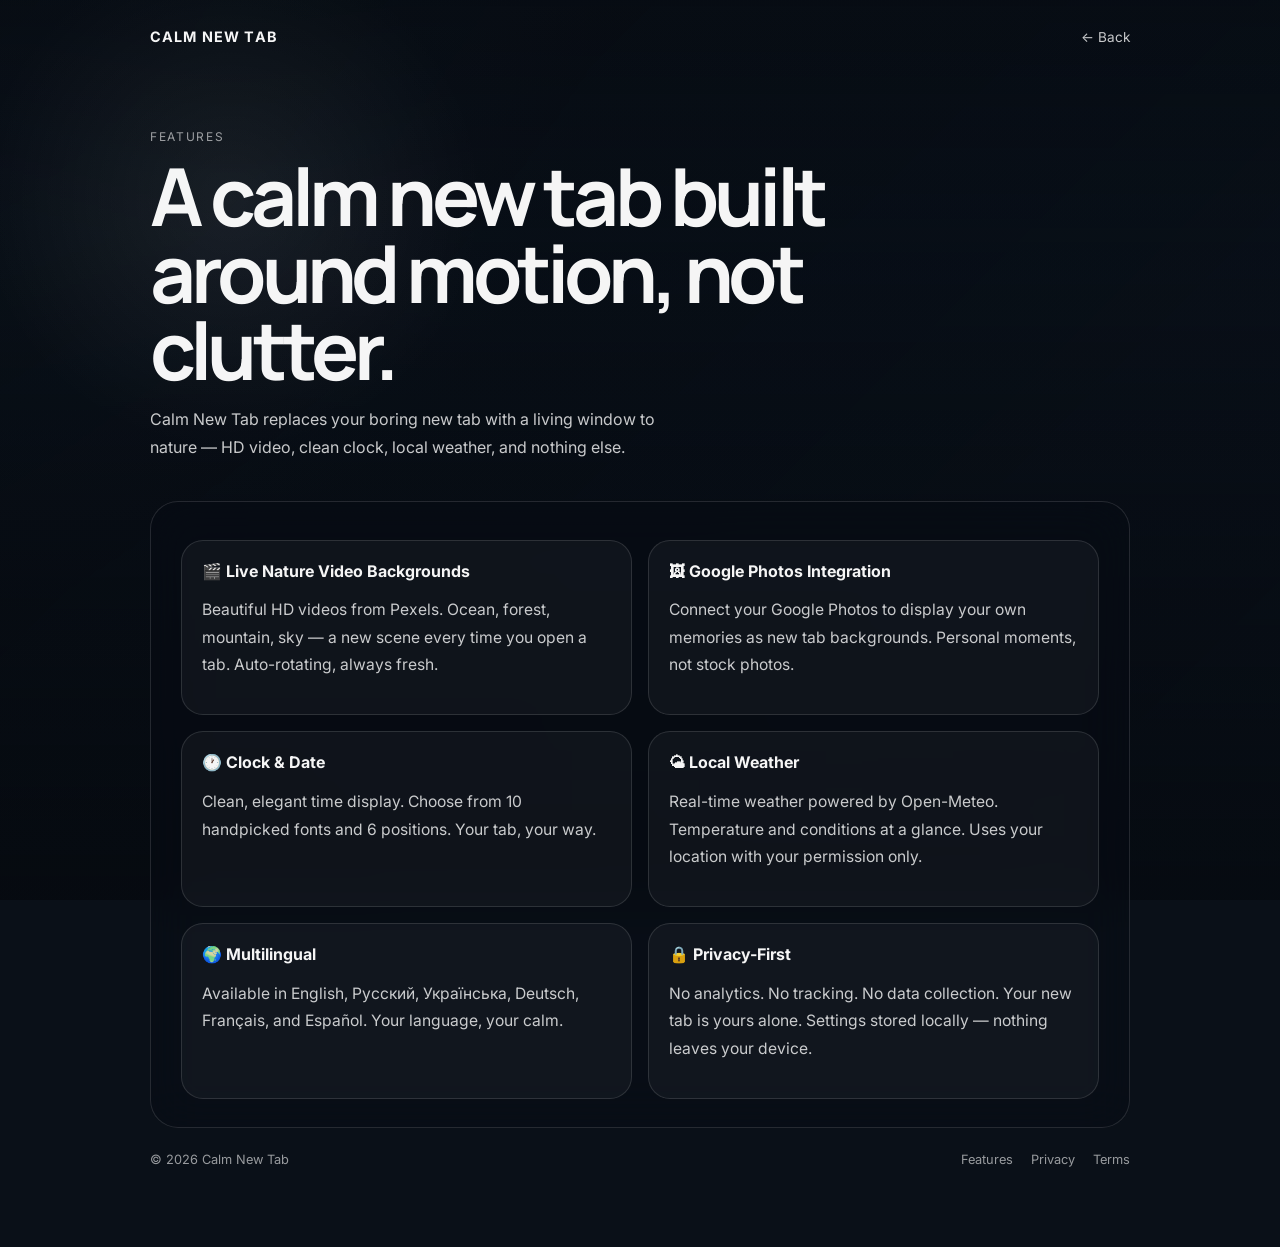
==== features.html @ f771a059 "Video backgrounds on all pages + favicon - Add rotating video backgrounds to features, privacy, term" ====
<!DOCTYPE html>
<html lang="en">
<head>
  <meta charset="UTF-8">
  <meta name="viewport" content="width=device-width, initial-scale=1.0">
  <link rel="icon" type="image/png" href="favicon.png">
  <title>Calm New Tab — Features</title>
  <meta name="description" content="Live nature video backgrounds, minimalist clock, local weather, Google Photos integration, and 6 languages — all in your new tab.">
  <link rel="preconnect" href="https://fonts.googleapis.com">
  <link rel="preconnect" href="https://fonts.gstatic.com" crossorigin>
  <link href="https://fonts.googleapis.com/css2?family=Inter:wght@400;500;600;700&family=Manrope:wght@500;700;800&display=swap" rel="stylesheet">
  <link rel="stylesheet" href="pages.css">
  <!-- Meta Pixel Code -->
  <script>
  !function(f,b,e,v,n,t,s)
  {if(f.fbq)return;n=f.fbq=function(){n.callMethod?
  n.callMethod.apply(n,arguments):n.queue.push(arguments)};
  if(!f._fbq)f._fbq=n;n.push=n;n.loaded=!0;n.version='2.0';
  n.queue=[];t=b.createElement(e);t.async=!0;
  t.src=v;s=b.getElementsByTagName(e)[0];
  s.parentNode.insertBefore(t,s)}(window, document,'script',
  'https://connect.facebook.net/en_US/fbevents.js');
  fbq('init', '1281262913578592');
  fbq('track', 'PageView');
  </script>
  <noscript><img height="1" width="1" style="display:none"
  src="https://www.facebook.com/tr?id=1281262913578592&ev=PageView&noscript=1"
  /></noscript>
  <!-- End Meta Pixel Code -->
</head>
<body>
  <div class="backgrounds" aria-hidden="true">
    <video class="bg-video bg-video-a is-visible" autoplay muted loop playsinline></video>
    <video class="bg-video bg-video-b" autoplay muted loop playsinline></video>
    <div class="bg-overlay"></div>
  </div>
  <div class="page-shell">
    <header class="page-header">
      <a class="page-brand" href="index.html">Calm New Tab</a>
      <a class="page-back" href="index.html">← Back</a>
    </header>

    <section class="page-hero">
      <p class="page-kicker">Features</p>
      <h1>A calm new tab built around motion, not clutter.</h1>
      <p class="page-subtitle">Calm New Tab replaces your boring new tab with a living window to nature — HD video, clean clock, local weather, and nothing else.</p>
    </section>

    <article class="page-content">
      <div class="feature-grid">
        <section class="feature-card">
          <h3>🎬 Live Nature Video Backgrounds</h3>
          <p>Beautiful HD videos from Pexels. Ocean, forest, mountain, sky — a new scene every time you open a tab. Auto-rotating, always fresh.</p>
        </section>
        <section class="feature-card">
          <h3>🖼 Google Photos Integration</h3>
          <p>Connect your Google Photos to display your own memories as new tab backgrounds. Personal moments, not stock photos.</p>
        </section>
        <section class="feature-card">
          <h3>🕐 Clock & Date</h3>
          <p>Clean, elegant time display. Choose from 10 handpicked fonts and 6 positions. Your tab, your way.</p>
        </section>
        <section class="feature-card">
          <h3>🌤 Local Weather</h3>
          <p>Real-time weather powered by Open-Meteo. Temperature and conditions at a glance. Uses your location with your permission only.</p>
        </section>
        <section class="feature-card">
          <h3>🌍 Multilingual</h3>
          <p>Available in English, Русский, Українська, Deutsch, Français, and Español. Your language, your calm.</p>
        </section>
        <section class="feature-card">
          <h3>🔒 Privacy-First</h3>
          <p>No analytics. No tracking. No data collection. Your new tab is yours alone. Settings stored locally — nothing leaves your device.</p>
        </section>
      </div>
    </article>

    <footer class="page-footer">
      <span>© 2026 Calm New Tab</span>
      <nav class="page-footer-nav" aria-label="Footer">
        <a href="features.html">Features</a>
        <a href="privacy.html">Privacy</a>
        <a href="terms.html">Terms</a>
      </nav>
    </footer>
  </div>
  <script src="pages-bg.js"></script>
</body>
</html>
---- pages.css ----
:root {
  color-scheme: dark;
  --text-primary: rgba(255, 255, 255, 0.96);
  --text-secondary: rgba(255, 255, 255, 0.78);
  --text-muted: rgba(255, 255, 255, 0.58);
  --line: rgba(255, 255, 255, 0.12);
  --panel: rgba(8, 13, 20, 0.46);
}

* {
  box-sizing: border-box;
}

html {
  scroll-behavior: smooth;
}

body {
  margin: 0;
  min-height: 100vh;
  font-family: Inter, sans-serif;
  color: var(--text-primary);
  background: #0a1018;
}

.backgrounds,
.bg-video,
.bg-overlay {
  position: fixed;
  inset: 0;
}

.backgrounds {
  z-index: -3;
  overflow: hidden;
  background:
    linear-gradient(135deg, rgba(8, 14, 22, 0.95), rgba(10, 18, 29, 0.72)),
    radial-gradient(circle at top left, rgba(120, 164, 196, 0.35), transparent 38%);
}

.bg-video {
  width: 100%;
  height: 100%;
  object-fit: cover;
  opacity: 0;
  transform: scale(1.03);
  transition: opacity 1.2s ease, transform 10s ease;
}

.bg-video.is-visible {
  opacity: 1;
  transform: scale(1);
}

.bg-overlay {
  z-index: 1;
  background:
    linear-gradient(180deg, rgba(5, 8, 12, 0.34) 0%, rgba(5, 8, 12, 0.12) 26%, rgba(5, 8, 12, 0.62) 100%),
    radial-gradient(circle at 18% 22%, rgba(255, 255, 255, 0.08), transparent 20%);
}

a {
  color: inherit;
}

.page-shell {
  position: relative;
  z-index: 3;
  width: min(calc(100% - 40px), 980px);
  margin: 0 auto;
  padding: 28px 0 80px;
}

.page-header {
  display: flex;
  align-items: center;
  justify-content: space-between;
  gap: 20px;
}

.page-brand,
.page-back {
  text-decoration: none;
}

.page-brand {
  font-size: 0.9rem;
  font-weight: 700;
  letter-spacing: 0.08em;
  text-transform: uppercase;
}

.page-back {
  color: var(--text-secondary);
  font-size: 0.85rem;
}

.page-hero {
  margin-top: 84px;
  max-width: 760px;
}

.page-kicker {
  margin: 0 0 14px;
  font-size: 0.75rem;
  letter-spacing: 0.14em;
  text-transform: uppercase;
  color: var(--text-muted);
}

.page-hero h1 {
  margin: 0;
  font-family: Manrope, sans-serif;
  font-size: clamp(2.8rem, 8vw, 5rem);
  line-height: 0.96;
  letter-spacing: -0.06em;
}

.page-subtitle {
  max-width: 54ch;
  margin: 18px 0 0;
  color: var(--text-secondary);
  font-size: 1rem;
  line-height: 1.7;
}

.page-content {
  margin-top: 40px;
  padding: 28px 30px;
  border: 1px solid var(--line);
  border-radius: 28px;
  background: var(--panel);
  backdrop-filter: blur(24px);
  -webkit-backdrop-filter: blur(24px);
}

.page-content h2 {
  margin: 28px 0 12px;
  font-size: 1.2rem;
  line-height: 1.3;
}

.page-content h2:first-child {
  margin-top: 0;
}

.page-content p,
.page-content li {
  color: var(--text-secondary);
  font-size: 0.98rem;
  line-height: 1.75;
}

.page-content ul {
  margin: 0;
  padding-left: 18px;
}

.feature-grid {
  display: grid;
  grid-template-columns: repeat(2, minmax(0, 1fr));
  gap: 16px;
  margin-top: 10px;
}

.feature-card {
  padding: 20px;
  border: 1px solid var(--line);
  border-radius: 22px;
  background: rgba(255, 255, 255, 0.04);
}

.feature-card h3 {
  margin: 0 0 8px;
  font-size: 1rem;
}

.page-footer {
  margin-top: 24px;
  display: flex;
  align-items: center;
  justify-content: space-between;
  gap: 20px;
  color: var(--text-muted);
  font-size: 0.8rem;
}

.page-footer-nav {
  display: flex;
  gap: 18px;
}

.page-footer-nav a {
  text-decoration: none;
}

@media (max-width: 720px) {
  .page-shell {
    width: min(calc(100% - 24px), 980px);
    padding-bottom: 48px;
  }

  .page-header,
  .page-footer {
    flex-direction: column;
    align-items: flex-start;
  }

  .page-hero {
    margin-top: 54px;
  }

  .page-content {
    padding: 22px 18px;
    border-radius: 22px;
  }

  .feature-grid {
    grid-template-columns: 1fr;
  }
}
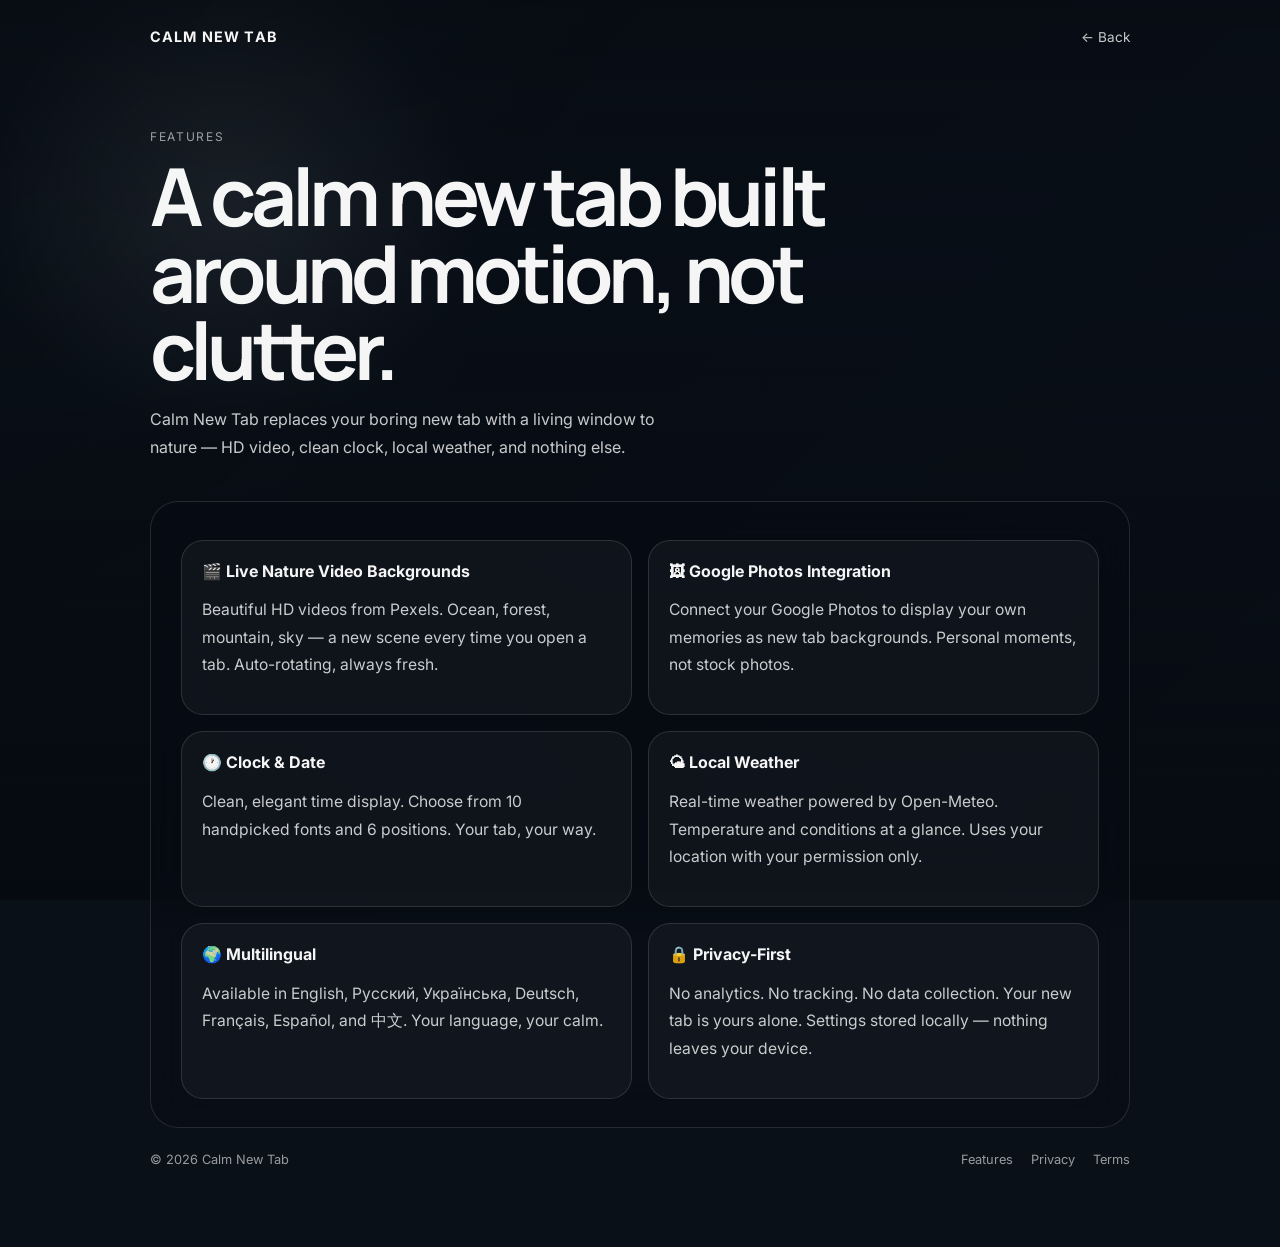
==== commit 2af92a5b: "Add Chinese (zh-CN) language support to landing site Co-Authored-By: Claude Opus 4.7 <noreply@anthro" ====
--- a/features.html
+++ b/features.html
@@ -3,6 +3,7 @@
 <head>
   <meta charset="UTF-8">
   <meta name="viewport" content="width=device-width, initial-scale=1.0">
+  <link rel="icon" type="image/svg+xml" href="favicon.svg">
   <link rel="icon" type="image/png" href="favicon.png">
   <title>Calm New Tab — Features</title>
   <meta name="description" content="Live nature video backgrounds, minimalist clock, local weather, Google Photos integration, and 6 languages — all in your new tab.">
@@ -27,6 +28,14 @@
   src="https://www.facebook.com/tr?id=1281262913578592&ev=PageView&noscript=1"
   /></noscript>
   <!-- End Meta Pixel Code -->
+  <!-- Google tag (gtag.js) -->
+  <script async src="https://www.googletagmanager.com/gtag/js?id=G-FVJE2BG1T7"></script>
+  <script>
+    window.dataLayer = window.dataLayer || [];
+    function gtag(){dataLayer.push(arguments);}
+    gtag('js', new Date());
+    gtag('config', 'G-FVJE2BG1T7');
+  </script>
 </head>
 <body>
   <div class="backgrounds" aria-hidden="true">
@@ -66,7 +75,7 @@
         </section>
         <section class="feature-card">
           <h3>🌍 Multilingual</h3>
-          <p>Available in English, Русский, Українська, Deutsch, Français, and Español. Your language, your calm.</p>
+          <p>Available in English, Русский, Українська, Deutsch, Français, Español, and 中文. Your language, your calm.</p>
         </section>
         <section class="feature-card">
           <h3>🔒 Privacy-First</h3>
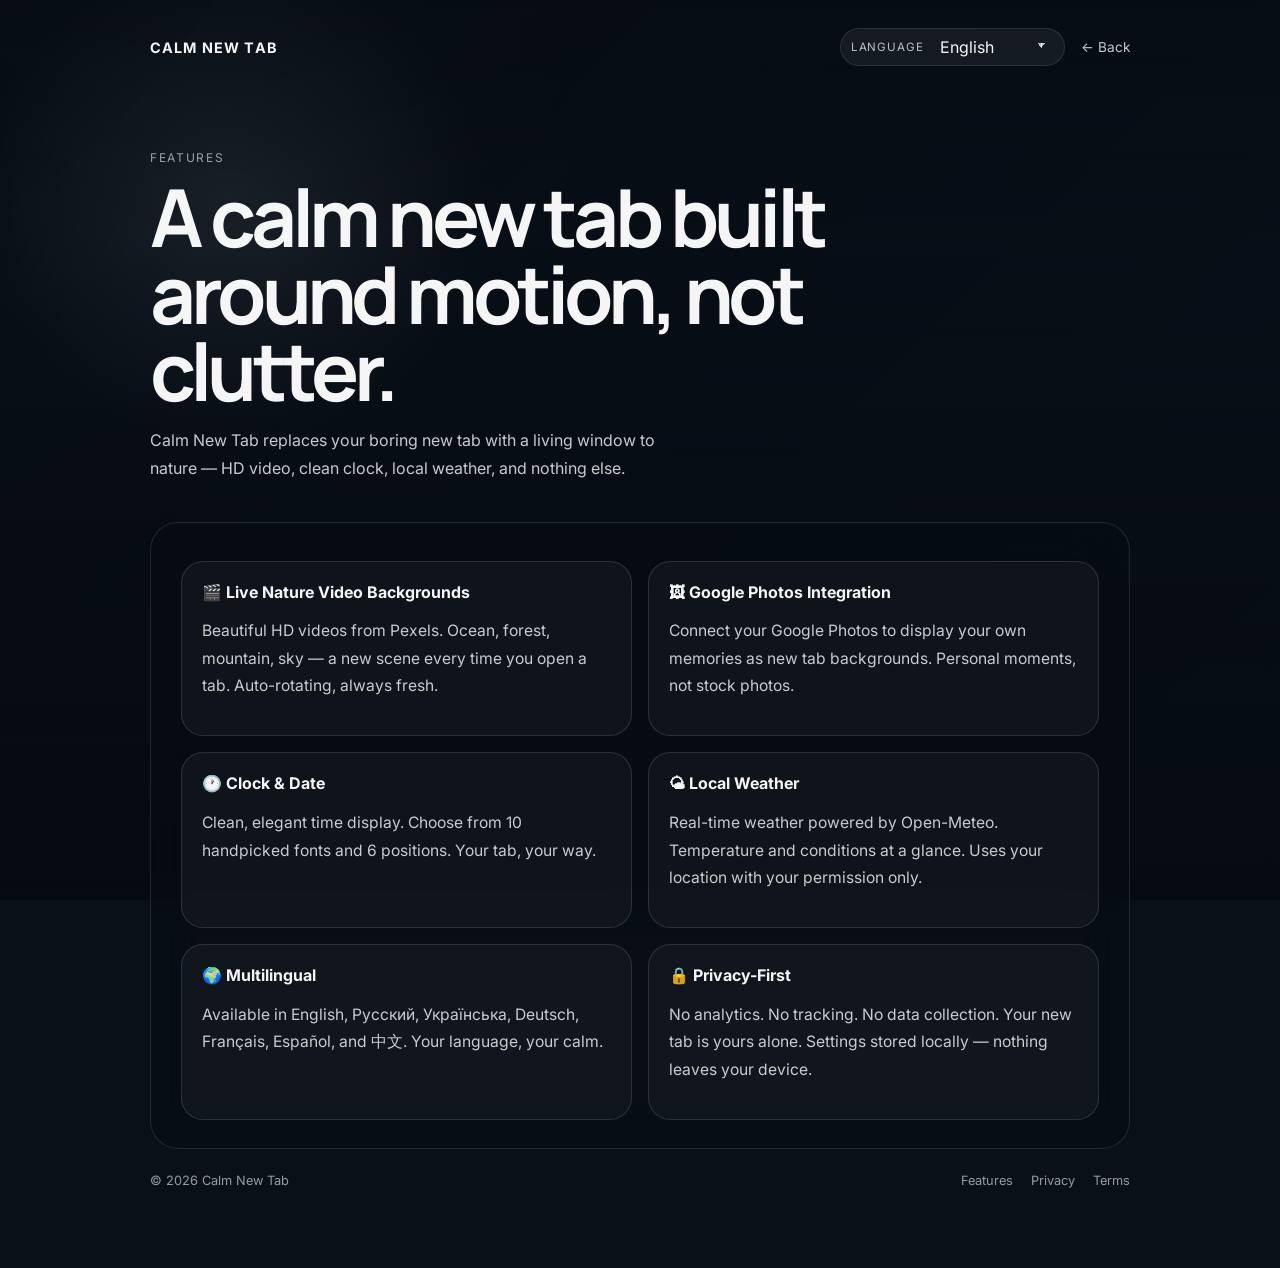
==== commit ca994813: "Full i18n for all pages — 7 languages with auto-detect Add complete translations (en, ru, uk, de, fr" ====
--- a/features.html
+++ b/features.html
@@ -6,7 +6,7 @@
   <link rel="icon" type="image/svg+xml" href="favicon.svg">
   <link rel="icon" type="image/png" href="favicon.png">
   <title>Calm New Tab — Features</title>
-  <meta name="description" content="Live nature video backgrounds, minimalist clock, local weather, Google Photos integration, and 6 languages — all in your new tab.">
+  <meta name="description" content="Live nature video backgrounds, minimalist clock, local weather, Google Photos integration, and 7 languages — all in your new tab.">
   <link rel="preconnect" href="https://fonts.googleapis.com">
   <link rel="preconnect" href="https://fonts.gstatic.com" crossorigin>
   <link href="https://fonts.googleapis.com/css2?family=Inter:wght@400;500;600;700&family=Manrope:wght@500;700;800&display=swap" rel="stylesheet">
@@ -46,40 +46,54 @@
   <div class="page-shell">
     <header class="page-header">
       <a class="page-brand" href="index.html">Calm New Tab</a>
-      <a class="page-back" href="index.html">← Back</a>
+      <div class="page-header-actions">
+        <label class="lang-switcher" for="lang-select">
+          <span class="lang-label" data-i18n="langLabel">Language</span>
+          <select id="lang-select" class="lang-select" aria-label="Language">
+            <option value="en">English</option>
+            <option value="ru">Русский</option>
+            <option value="uk">Українська</option>
+            <option value="de">Deutsch</option>
+            <option value="fr">Français</option>
+            <option value="es">Español</option>
+            <option value="zh">中文</option>
+          </select>
+        </label>
+        <a class="page-back" href="index.html" data-i18n="back">← Back</a>
+      </div>
     </header>
 
     <section class="page-hero">
-      <p class="page-kicker">Features</p>
-      <h1>A calm new tab built around motion, not clutter.</h1>
-      <p class="page-subtitle">Calm New Tab replaces your boring new tab with a living window to nature — HD video, clean clock, local weather, and nothing else.</p>
+      <p class="page-kicker" data-i18n="featKicker">Features</p>
+      <h1 data-i18n="featTitle">A calm new tab built around motion, not clutter.</h1>
+      <p class="page-subtitle" data-i18n="featSubtitle">Calm New Tab replaces your boring new tab with a living window to nature — HD video, clean clock, local weather, and nothing else.</p>
     </section>
 
     <article class="page-content">
       <div class="feature-grid">
         <section class="feature-card">
-          <h3>🎬 Live Nature Video Backgrounds</h3>
-          <p>Beautiful HD videos from Pexels. Ocean, forest, mountain, sky — a new scene every time you open a tab. Auto-rotating, always fresh.</p>
+          <h3 data-i18n="featCard1Title">🎬 Live Nature Video Backgrounds</h3>
+          <p data-i18n="featCard1Text">Beautiful HD videos from Pexels. Ocean, forest, mountain, sky — a new scene every time you open a tab. Auto-rotating, always fresh.</p>
         </section>
         <section class="feature-card">
-          <h3>🖼 Google Photos Integration</h3>
-          <p>Connect your Google Photos to display your own memories as new tab backgrounds. Personal moments, not stock photos.</p>
+          <h3 data-i18n="featCard2Title">🖼 Google Photos Integration</h3>
+          <p data-i18n="featCard2Text">Connect your Google Photos to display your own memories as new tab backgrounds. Personal moments, not stock photos.</p>
         </section>
         <section class="feature-card">
-          <h3>🕐 Clock & Date</h3>
-          <p>Clean, elegant time display. Choose from 10 handpicked fonts and 6 positions. Your tab, your way.</p>
+          <h3 data-i18n="featCard3Title">🕐 Clock & Date</h3>
+          <p data-i18n="featCard3Text">Clean, elegant time display. Choose from 10 handpicked fonts and 6 positions. Your tab, your way.</p>
         </section>
         <section class="feature-card">
-          <h3>🌤 Local Weather</h3>
-          <p>Real-time weather powered by Open-Meteo. Temperature and conditions at a glance. Uses your location with your permission only.</p>
+          <h3 data-i18n="featCard4Title">🌤 Local Weather</h3>
+          <p data-i18n="featCard4Text">Real-time weather powered by Open-Meteo. Temperature and conditions at a glance. Uses your location with your permission only.</p>
         </section>
         <section class="feature-card">
-          <h3>🌍 Multilingual</h3>
-          <p>Available in English, Русский, Українська, Deutsch, Français, Español, and 中文. Your language, your calm.</p>
+          <h3 data-i18n="featCard5Title">🌍 Multilingual</h3>
+          <p data-i18n="featCard5Text">Available in English, Русский, Українська, Deutsch, Français, Español, and 中文. Your language, your calm.</p>
         </section>
         <section class="feature-card">
-          <h3>🔒 Privacy-First</h3>
-          <p>No analytics. No tracking. No data collection. Your new tab is yours alone. Settings stored locally — nothing leaves your device.</p>
+          <h3 data-i18n="featCard6Title">🔒 Privacy-First</h3>
+          <p data-i18n="featCard6Text">No analytics. No tracking. No data collection. Your new tab is yours alone. Settings stored locally — nothing leaves your device.</p>
         </section>
       </div>
     </article>
@@ -87,12 +101,13 @@
     <footer class="page-footer">
       <span>© 2026 Calm New Tab</span>
       <nav class="page-footer-nav" aria-label="Footer">
-        <a href="features.html">Features</a>
-        <a href="privacy.html">Privacy</a>
-        <a href="terms.html">Terms</a>
+        <a href="features.html" data-i18n="footerFeatures">Features</a>
+        <a href="privacy.html" data-i18n="footerPrivacy">Privacy</a>
+        <a href="terms.html" data-i18n="footerTerms">Terms</a>
       </nav>
     </footer>
   </div>
+  <script src="i18n-pages.js"></script>
   <script src="pages-bg.js"></script>
 </body>
 </html>
--- a/pages.css
+++ b/pages.css
@@ -76,6 +76,51 @@
   align-items: center;
   justify-content: space-between;
   gap: 20px;
+  flex-wrap: wrap;
+}
+
+.page-header-actions {
+  display: flex;
+  align-items: center;
+  gap: 16px;
+}
+
+.lang-switcher {
+  display: inline-flex;
+  align-items: center;
+  gap: 8px;
+  padding: 4px 10px;
+  border-radius: 999px;
+  background: rgba(255, 255, 255, 0.06);
+  border: 1px solid rgba(255, 255, 255, 0.1);
+}
+
+.lang-label {
+  font-size: 0.72rem;
+  color: rgba(255, 255, 255, 0.72);
+  letter-spacing: 0.08em;
+  text-transform: uppercase;
+}
+
+.lang-select {
+  min-height: 28px;
+  padding: 0 28px 0 8px;
+  border: 0;
+  border-radius: 999px;
+  background:
+    linear-gradient(45deg, transparent 50%, rgba(255, 255, 255, 0.72) 50%) calc(100% - 12px) calc(50% - 2px) / 5px 5px no-repeat,
+    linear-gradient(135deg, rgba(255, 255, 255, 0.72) 50%, transparent 50%) calc(100% - 8px) calc(50% - 2px) / 5px 5px no-repeat,
+    transparent;
+  color: var(--text-primary);
+  appearance: none;
+  -webkit-appearance: none;
+  outline: none;
+  font: inherit;
+  cursor: pointer;
+}
+
+.lang-select:hover {
+  background-color: rgba(255, 255, 255, 0.12);
 }
 
 .page-brand,
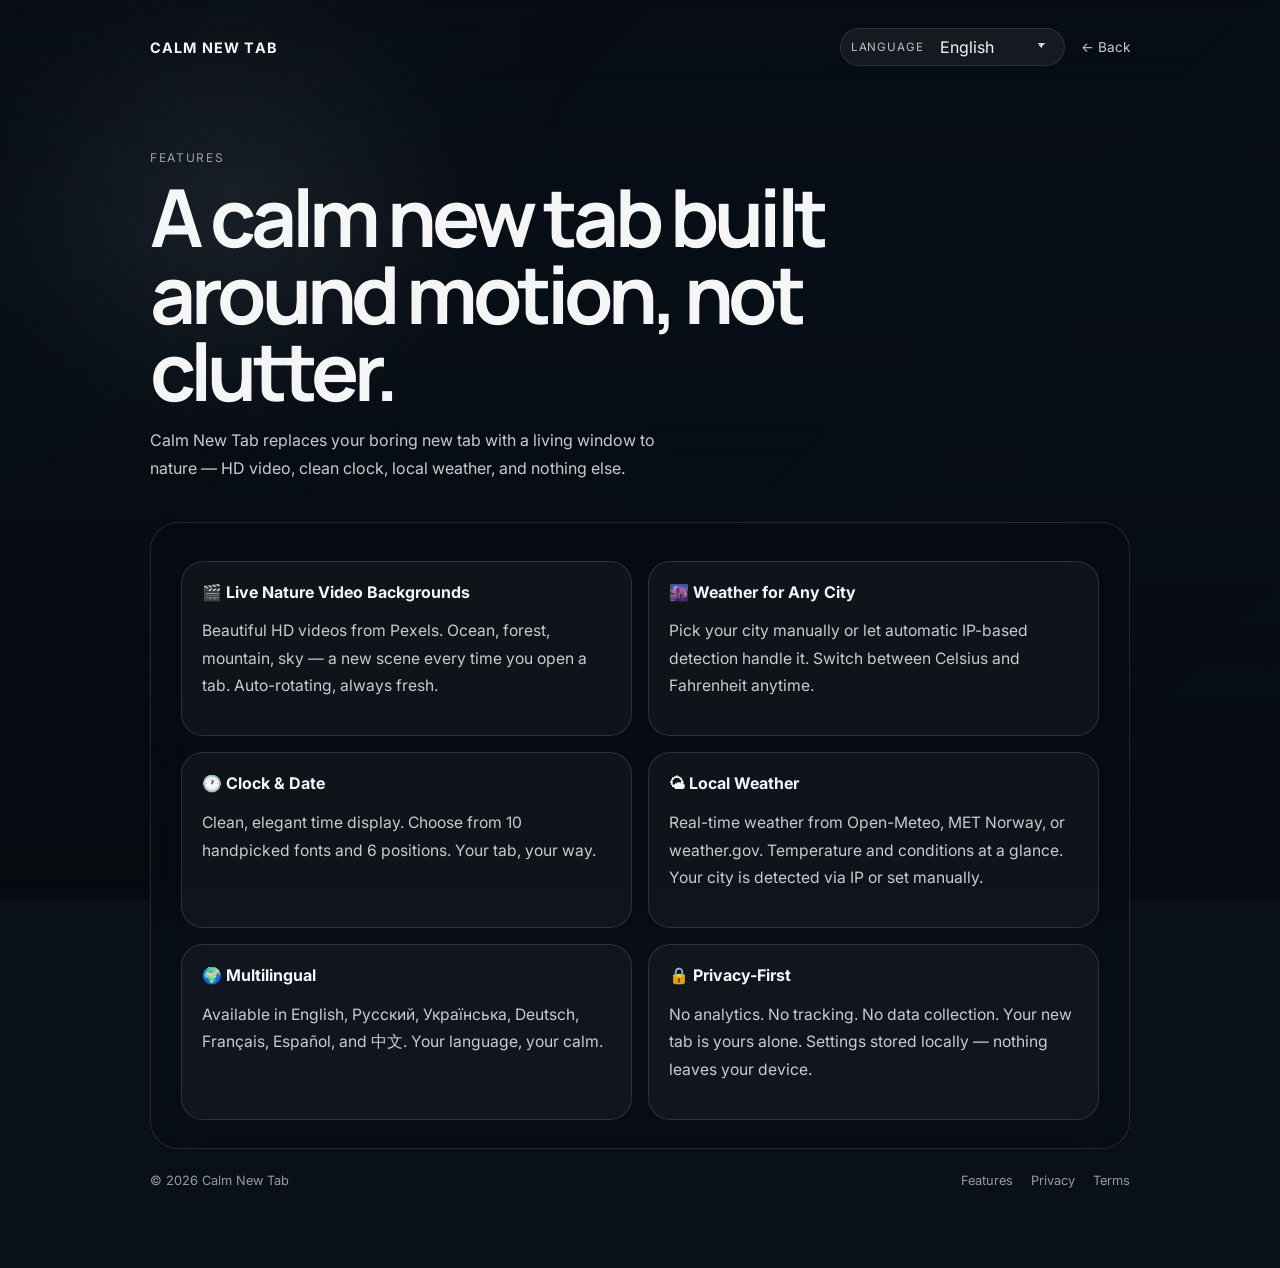
==== commit 46d68290: "fix: rewrite privacy/terms/features to match actual extension behavior - Remove false claims: Identi" ====
--- a/features.html
+++ b/features.html
@@ -6,7 +6,7 @@
   <link rel="icon" type="image/svg+xml" href="favicon.svg">
   <link rel="icon" type="image/png" href="favicon.png">
   <title>Calm New Tab — Features</title>
-  <meta name="description" content="Live nature video backgrounds, minimalist clock, local weather, Google Photos integration, and 7 languages — all in your new tab.">
+  <meta name="description" content="Live nature video backgrounds, minimalist clock, weather for any city, and 7 languages — all in your new tab.">
   <link rel="preconnect" href="https://fonts.googleapis.com">
   <link rel="preconnect" href="https://fonts.gstatic.com" crossorigin>
   <link href="https://fonts.googleapis.com/css2?family=Inter:wght@400;500;600;700&family=Manrope:wght@500;700;800&display=swap" rel="stylesheet">
@@ -36,6 +36,7 @@
     gtag('js', new Date());
     gtag('config', 'G-FVJE2BG1T7');
   </script>
+  <script defer src="https://cloud.umami.is/script.js" data-website-id="970f041f-89ee-4b3c-a7d6-19c5fe2774a1"></script>
 </head>
 <body>
   <div class="backgrounds" aria-hidden="true">
@@ -76,8 +77,8 @@
           <p data-i18n="featCard1Text">Beautiful HD videos from Pexels. Ocean, forest, mountain, sky — a new scene every time you open a tab. Auto-rotating, always fresh.</p>
         </section>
         <section class="feature-card">
-          <h3 data-i18n="featCard2Title">🖼 Google Photos Integration</h3>
-          <p data-i18n="featCard2Text">Connect your Google Photos to display your own memories as new tab backgrounds. Personal moments, not stock photos.</p>
+          <h3 data-i18n="featCard2Title">🌆 Weather for Any City</h3>
+          <p data-i18n="featCard2Text">Pick your city manually or let automatic IP-based detection handle it. Switch between Celsius and Fahrenheit anytime.</p>
         </section>
         <section class="feature-card">
           <h3 data-i18n="featCard3Title">🕐 Clock & Date</h3>
@@ -85,7 +86,7 @@
         </section>
         <section class="feature-card">
           <h3 data-i18n="featCard4Title">🌤 Local Weather</h3>
-          <p data-i18n="featCard4Text">Real-time weather powered by Open-Meteo. Temperature and conditions at a glance. Uses your location with your permission only.</p>
+          <p data-i18n="featCard4Text">Real-time weather from Open-Meteo, MET Norway, or weather.gov. Temperature and conditions at a glance. Your city is detected via IP or set manually.</p>
         </section>
         <section class="feature-card">
           <h3 data-i18n="featCard5Title">🌍 Multilingual</h3>
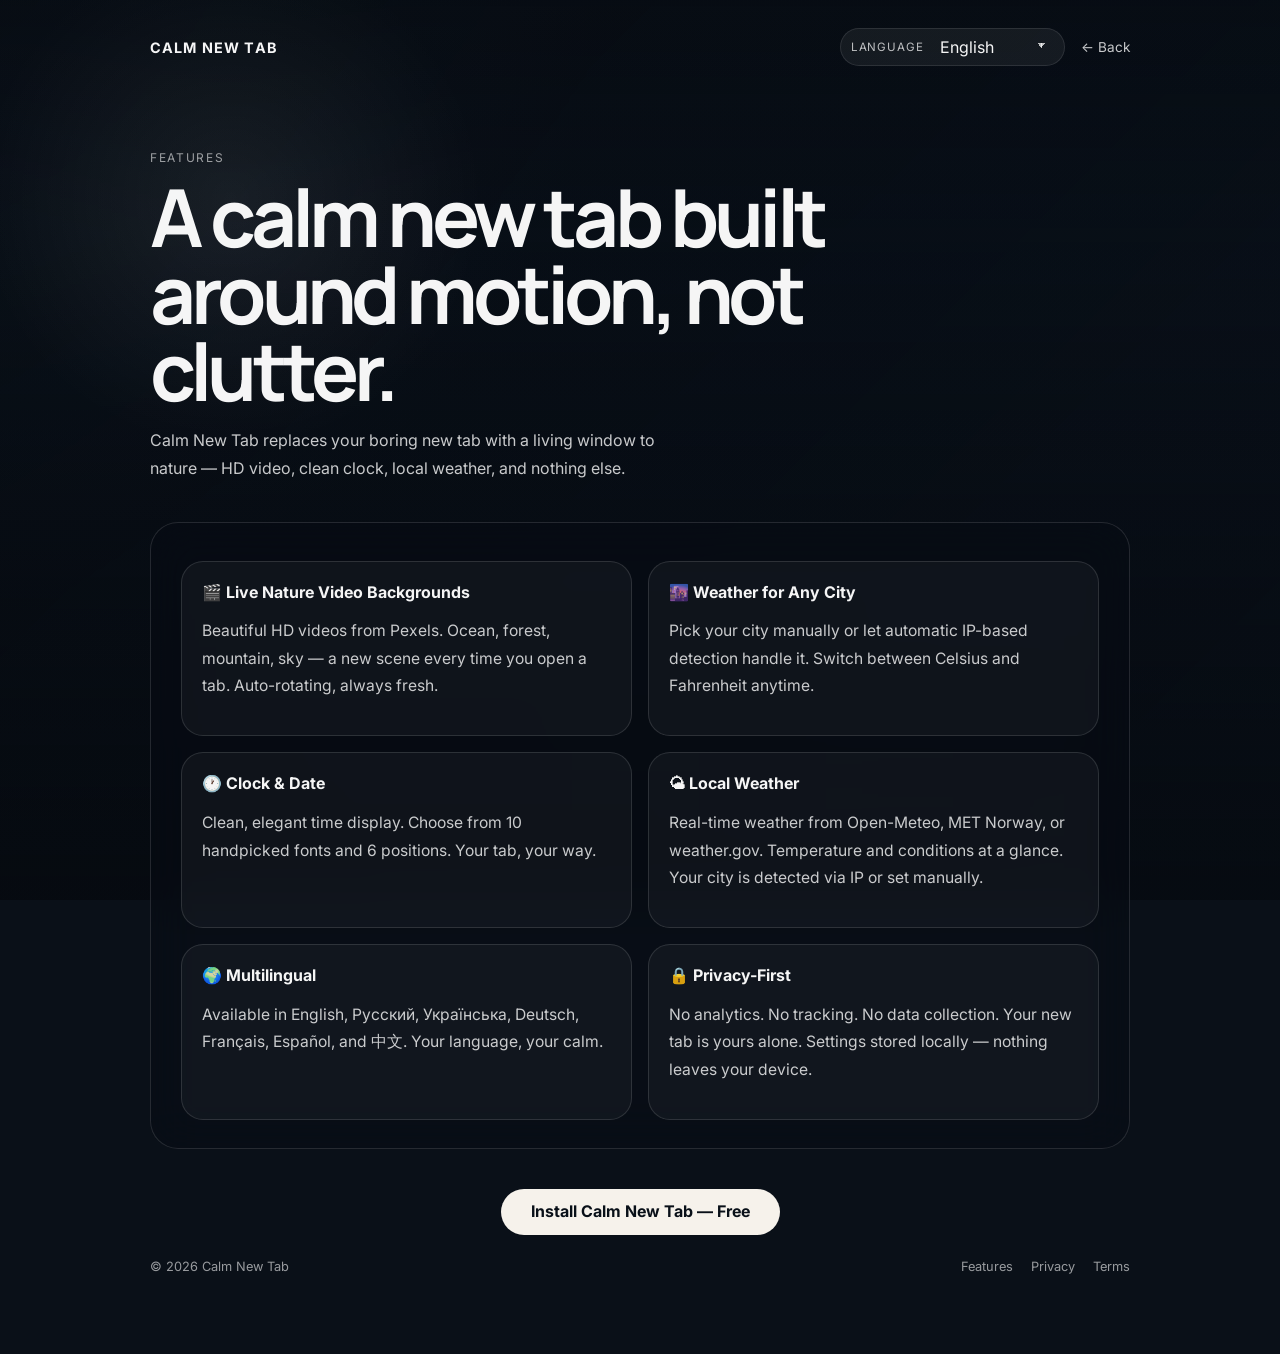
==== commit 3ebc043b: "feat: add install CTA to features page with store link, i18n (7 locales) and GA4/Pixel tracking" ====
--- a/features.html
+++ b/features.html
@@ -99,6 +99,10 @@
       </div>
     </article>
 
+    <section class="page-cta">
+      <a class="cta-btn" id="features-install-link" href="https://chromewebstore.google.com/detail/calm-new-tab-nature-video/npdidojclfkphjcdbddalnmjoggagihd" target="_blank" rel="noopener" data-i18n="featCta">Install Calm New Tab — Free</a>
+    </section>
+
     <footer class="page-footer">
       <span>© 2026 Calm New Tab</span>
       <nav class="page-footer-nav" aria-label="Footer">
@@ -110,5 +114,22 @@
   </div>
   <script src="i18n-pages.js"></script>
   <script src="pages-bg.js"></script>
+  <script>
+    document.getElementById('features-install-link').addEventListener('click', function () {
+      if (typeof window.gtag === 'function') {
+        gtag('event', 'install_click', {
+          event_category: 'cta',
+          event_label: 'features_page',
+          link_url: this.href,
+        });
+      }
+      if (typeof window.fbq === 'function') {
+        fbq('track', 'InitiateCheckout', {
+          content_name: 'Calm New Tab — Chrome Web Store',
+          content_category: 'extension_install',
+        });
+      }
+    });
+  </script>
 </body>
 </html>
--- a/pages.css
+++ b/pages.css
@@ -4,6 +4,7 @@
   --text-secondary: rgba(255, 255, 255, 0.78);
   --text-muted: rgba(255, 255, 255, 0.58);
   --line: rgba(255, 255, 255, 0.12);
+
   --panel: rgba(8, 13, 20, 0.46);
 }
 
@@ -264,3 +265,38 @@
     grid-template-columns: 1fr;
   }
 }
+
+.page-cta {
+  text-align: center;
+  margin-top: 40px;
+}
+
+.cta-btn {
+  display: inline-block;
+  min-height: 46px;
+  padding: 13px 30px;
+  border-radius: 999px;
+  background: #f6f2eb;
+  color: #091018;
+  font-weight: 700;
+  font-size: 16px;
+  line-height: 1.2;
+  text-decoration: none;
+  transition: transform 0.15s ease;
+}
+
+.cta-btn:hover {
+  transform: translateY(-1px);
+}
+
+.cta-btn:focus-visible {
+  outline: 2px solid rgba(255, 255, 255, 0.9);
+  outline-offset: 2px;
+}
+
+@media (max-width: 720px) {
+  .cta-btn {
+    width: 100%;
+    max-width: 420px;
+  }
+}
